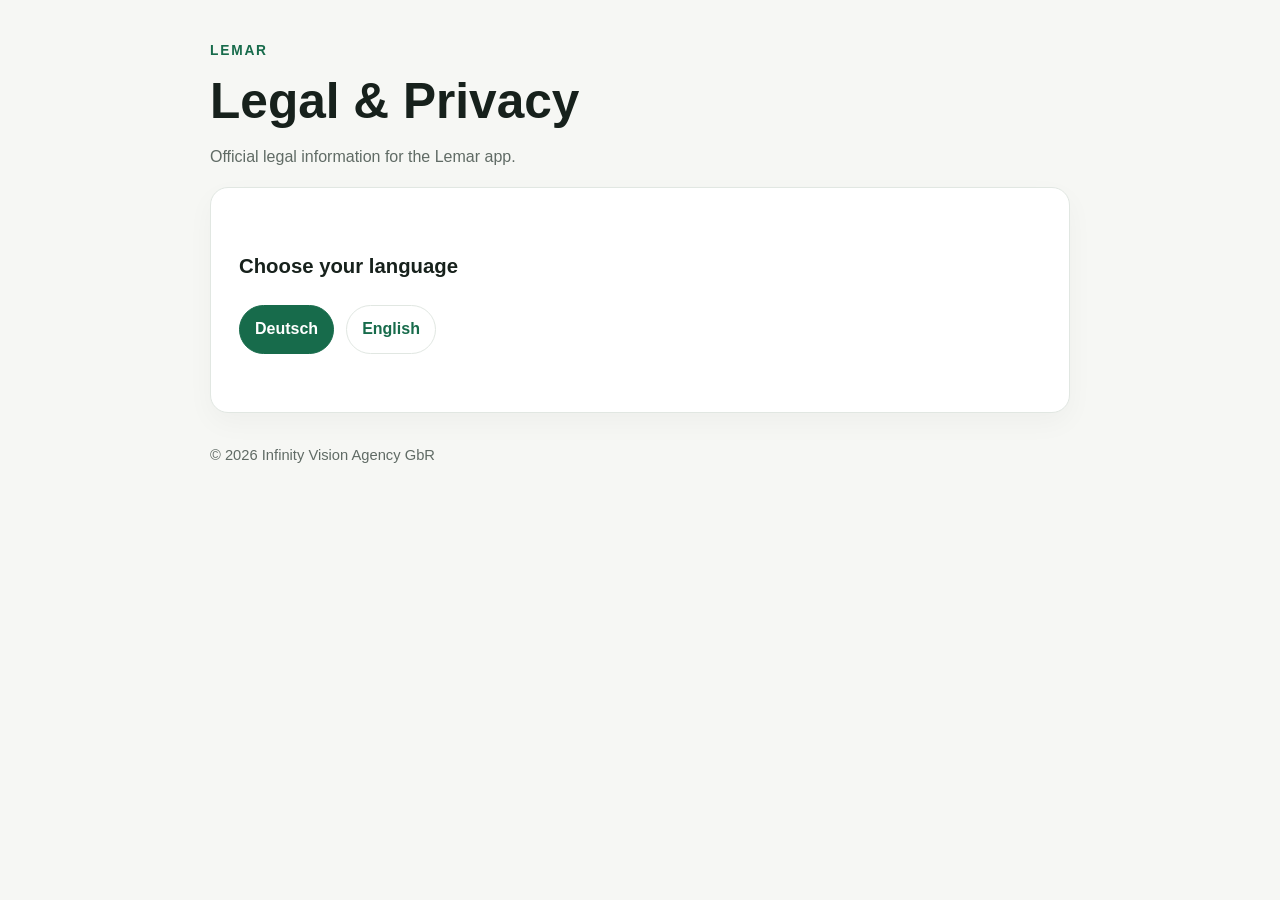
==== index.html @ 74a5bb5f "Add files via upload" ====
<!doctype html>
<html lang="en">
<head>
<meta charset="utf-8">
<meta name="viewport" content="width=device-width,initial-scale=1">
<meta name="robots" content="index,follow">
<meta name="description" content="Legal information and privacy policy for the Lemar app.">
<title>Lemar – Legal & Privacy</title>
<link rel="stylesheet" href="/assets/style.css">
</head>
<body>
<main>

<div class="brand">LEMAR</div>
<h1>Legal &amp; Privacy</h1>
<p class="muted">Official legal information for the Lemar app.</p>
<section class="card">
<h2>Choose your language</h2>
<div class="buttons">
<a class="button primary" href="/de/">Deutsch</a>
<a class="button" href="/en/">English</a>
</div>
</section>
<footer>© 2026 Infinity Vision Agency GbR</footer>

</main>
</body>
</html>
---- assets/style.css ----
:root{
  color-scheme:light;
  --bg:#f6f7f4;
  --card:#ffffff;
  --text:#17211c;
  --muted:#606b65;
  --line:#e1e7e2;
  --accent:#176b4b;
}
*{box-sizing:border-box}
html{scroll-behavior:smooth}
body{
  margin:0;
  font-family:-apple-system,BlinkMacSystemFont,"Segoe UI",Roboto,Helvetica,Arial,sans-serif;
  background:var(--bg);
  color:var(--text);
  line-height:1.65;
}
main{max-width:900px;margin:0 auto;padding:40px 20px 64px}
.brand{font-size:.86rem;font-weight:800;letter-spacing:.13em;color:var(--accent);margin-bottom:12px}
h1{font-size:clamp(2rem,6vw,3.1rem);line-height:1.08;margin:0 0 14px}
h2{font-size:1.27rem;margin:34px 0 10px}
p,li{font-size:1rem}
.muted,footer{color:var(--muted)}
.card{
  background:var(--card);
  border:1px solid var(--line);
  border-radius:18px;
  padding:28px;
  box-shadow:0 10px 28px rgba(0,0,0,.035);
}
nav,.buttons{display:flex;gap:12px;flex-wrap:wrap;margin:22px 0 30px}
a{color:var(--accent);text-underline-offset:.18em}
nav a,.button{
  display:inline-block;
  padding:10px 15px;
  border:1px solid var(--line);
  border-radius:999px;
  background:#fff;
  text-decoration:none;
  font-weight:600;
}
.button.primary{background:var(--accent);color:#fff;border-color:var(--accent)}
ul{padding-left:1.3rem}
footer{margin-top:30px;font-size:.92rem}
code{background:#eef2ef;padding:.08em .3em;border-radius:5px}
@media(max-width:600px){main{padding:28px 14px 48px}.card{padding:21px}}
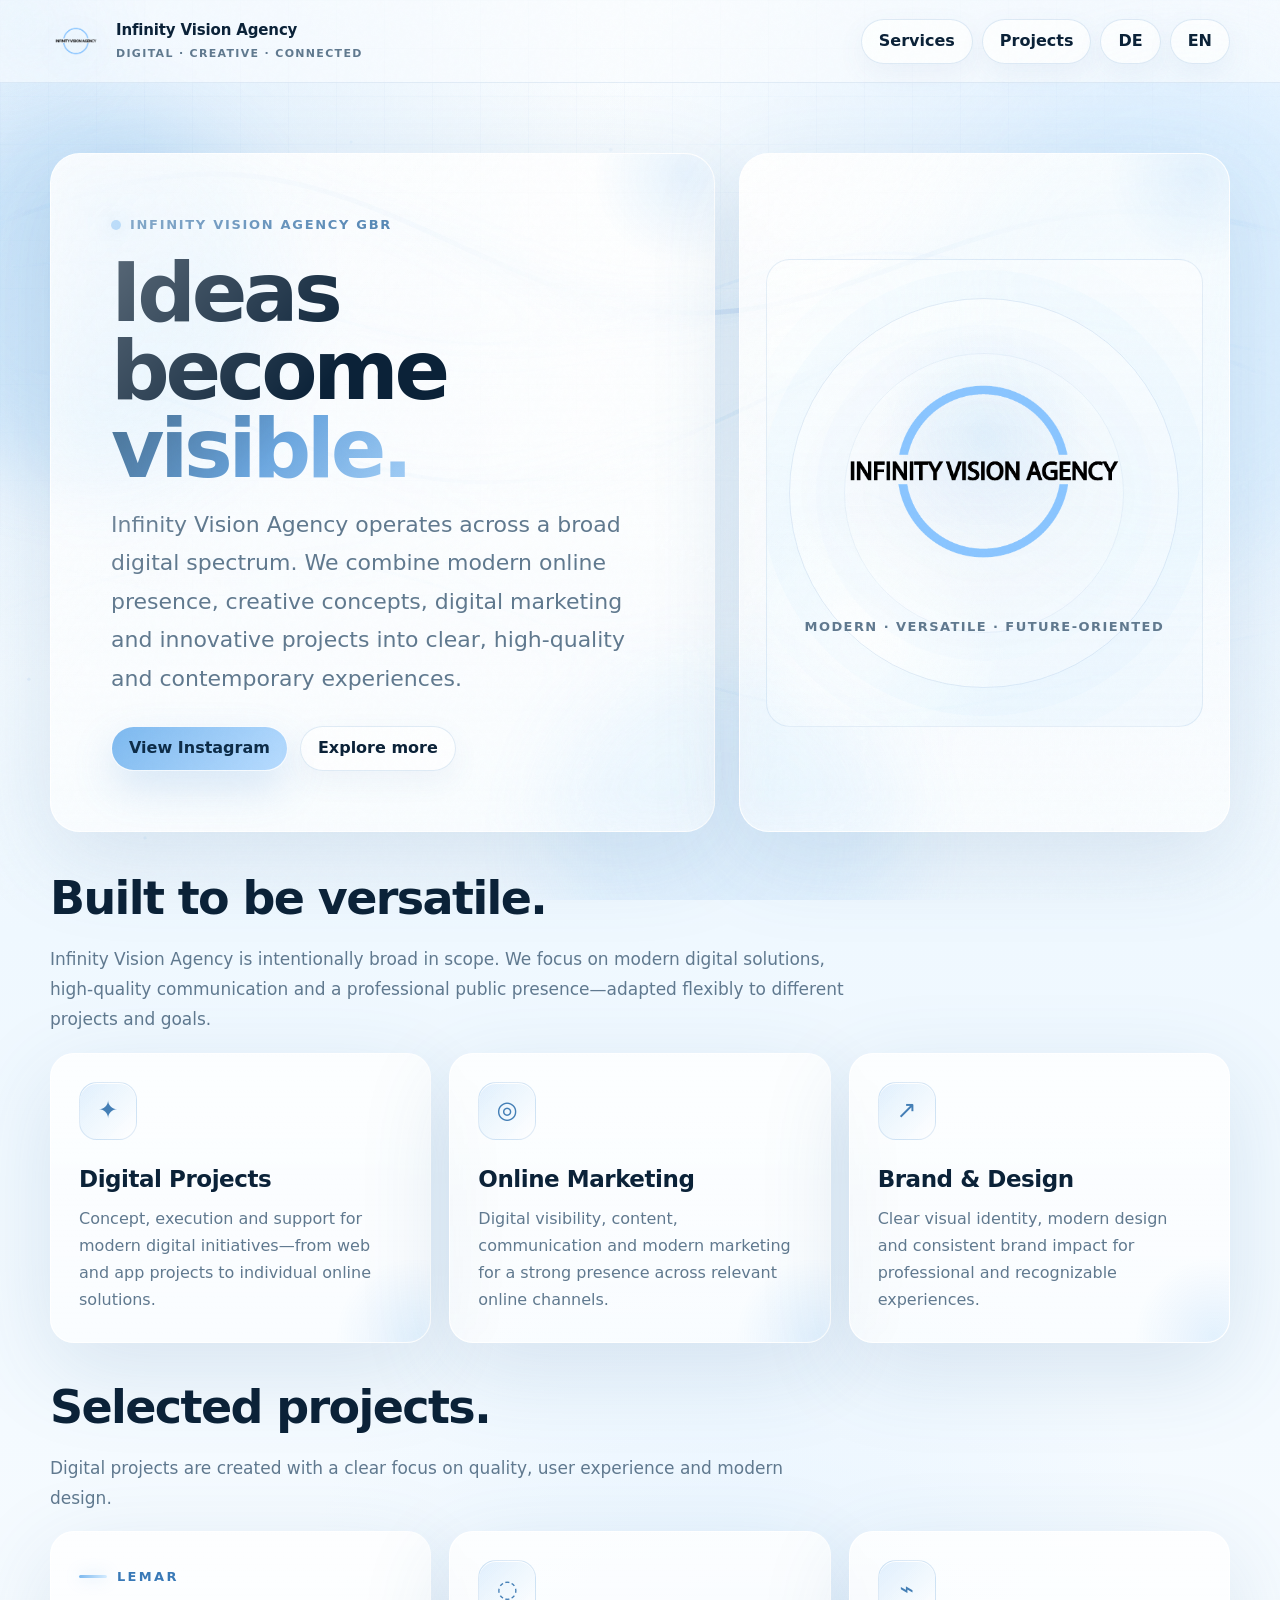
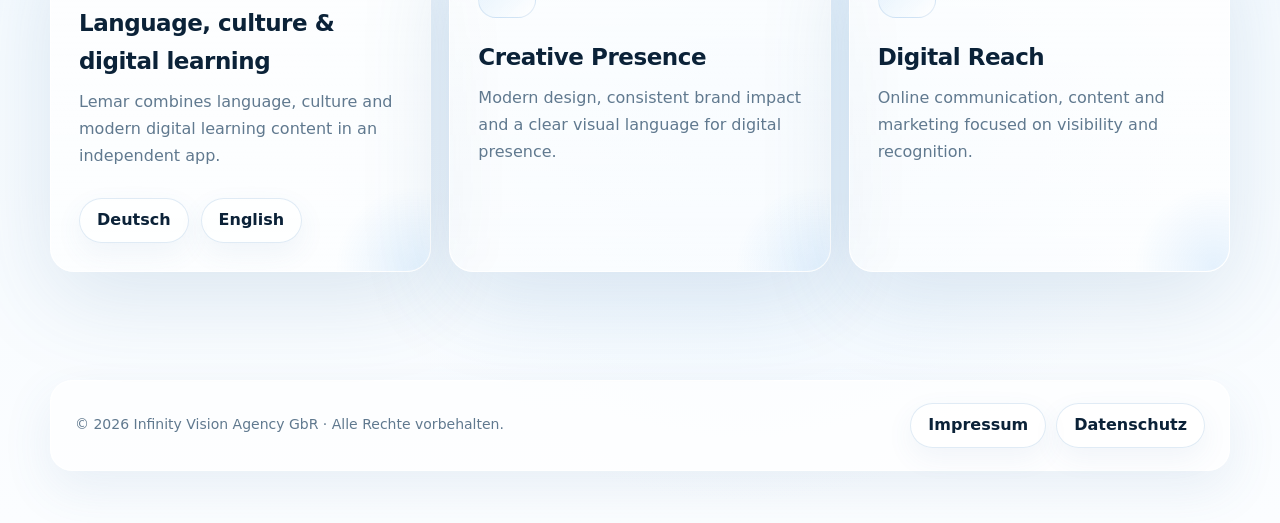
==== commit 12e7e921: "Add files via upload" ====
--- a/index.html
+++ b/index.html
@@ -1,28 +1,66 @@
 <!doctype html>
-<html lang="en">
+<html lang="de">
 <head>
 <meta charset="utf-8">
-<meta name="viewport" content="width=device-width,initial-scale=1">
+<meta name="viewport" content="width=device-width,initial-scale=1,viewport-fit=cover">
 <meta name="robots" content="index,follow">
-<meta name="description" content="Legal information and privacy policy for the Lemar app.">
-<title>Lemar – Legal & Privacy</title>
+<meta name="google-site-verification" content="Be9NiPamT0VXZtd5NOjo4wzPEh2IkdKUdOALVd5mFz8">
+<meta name="description" content="Infinity Vision Agency GbR – digitale Projekte, Online-Marketing, kreative Lösungen, Markenauftritte und moderne digitale Präsenz.">
+<meta name="theme-color" content="#f3f9ff">
+<title>Infinity Vision Agency</title>
+<link rel="icon" href="/assets/infinity-vision-logo.png" type="image/png">
 <link rel="stylesheet" href="/assets/style.css">
 </head>
 <body>
-<main>
+<header class="site-header">
+<div class="shell header-inner">
+<a class="brand-lockup" href="/">
+<img class="brand-logo" src="/assets/infinity-vision-logo.png" alt="Infinity Vision Agency Logo">
+<div class="brand-copy"><strong>Infinity Vision Agency</strong><span data-lang="de">Digital · Kreativ · Vernetzt</span><span data-lang="en" hidden>Digital · Creative · Connected</span></div>
+</a>
+<div class="header-actions">
+<a class="pill-link hide-mobile" href="#bereiche"><span data-lang="de">Bereiche</span><span data-lang="en" hidden>Services</span></a>
+<a class="pill-link hide-mobile" href="#projekte"><span data-lang="de">Projekte</span><span data-lang="en" hidden>Projects</span></a>
+<button class="lang-pill active" type="button" data-set-lang="de">DE</button>
+<button class="lang-pill" type="button" data-set-lang="en">EN</button>
+</div>
+</div>
+</header>
 
-<div class="brand">LEMAR</div>
-<h1>Legal &amp; Privacy</h1>
-<p class="muted">Official legal information for the Lemar app.</p>
-<section class="card">
-<h2>Choose your language</h2>
-<div class="buttons">
-<a class="button primary" href="/de/">Deutsch</a>
-<a class="button" href="/en/">English</a>
+<main class="page-main">
+<section class="hero">
+<div class="glass hero-copy reveal">
+<div class="eyebrow">Infinity Vision Agency GbR</div>
+<h1><span data-lang="de">Ideen werden <span class="gradient-text">sichtbar.</span></span><span data-lang="en" hidden>Ideas become <span class="gradient-text">visible.</span></span></h1>
+<p class="lead" data-lang="de">Infinity Vision Agency ist vielseitig im digitalen Umfeld tätig. Wir verbinden moderne Online-Präsenz, kreative Konzepte, digitales Marketing und innovative Projekte zu klaren, hochwertigen und zeitgemäßen Auftritten.</p>
+<p class="lead" data-lang="en" hidden>Infinity Vision Agency operates across a broad digital spectrum. We combine modern online presence, creative concepts, digital marketing and innovative projects into clear, high-quality and contemporary experiences.</p>
+<div class="hero-actions"><a class="button primary" href="https://www.instagram.com/infinity.vision.agency/" rel="noopener noreferrer"><span data-lang="de">Instagram ansehen</span><span data-lang="en" hidden>View Instagram</span></a><a class="button" href="#bereiche"><span data-lang="de">Mehr entdecken</span><span data-lang="en" hidden>Explore more</span></a></div>
+</div>
+<div class="glass hero-art reveal">
+<div class="logo-stage"><div class="ring"></div><div class="ring r2"></div><img class="hero-logo" src="/assets/infinity-vision-logo.png" alt="Infinity Vision Agency"><div class="logo-tagline"><span data-lang="de">Modern · vielseitig · zukunftsorientiert</span><span data-lang="en" hidden>Modern · versatile · future-oriented</span></div></div>
 </div>
 </section>
-<footer>© 2026 Infinity Vision Agency GbR</footer>
 
+<section class="section reveal" id="bereiche">
+<div class="section-head"><h2 data-lang="de">Vielseitig aufgestellt.</h2><h2 data-lang="en" hidden>Built to be versatile.</h2><p data-lang="de">Infinity Vision Agency ist bewusst breit aufgestellt. Im Mittelpunkt stehen moderne digitale Lösungen, hochwertige Kommunikation und eine professionelle Außenwirkung – flexibel angepasst an unterschiedliche Projekte und Ziele.</p><p data-lang="en" hidden>Infinity Vision Agency is intentionally broad in scope. We focus on modern digital solutions, high-quality communication and a professional public presence—adapted flexibly to different projects and goals.</p></div>
+<div class="cards">
+<article class="card"><div class="icon">✦</div><h3 data-lang="de">Digitale Projekte</h3><h3 data-lang="en" hidden>Digital Projects</h3><p data-lang="de">Konzeption, Umsetzung und Begleitung moderner digitaler Vorhaben – von Web- und App-Projekten bis zu individuellen Online-Lösungen.</p><p data-lang="en" hidden>Concept, execution and support for modern digital initiatives—from web and app projects to individual online solutions.</p></article>
+<article class="card"><div class="icon">◎</div><h3 data-lang="de">Online-Marketing</h3><h3 data-lang="en" hidden>Online Marketing</h3><p data-lang="de">Digitale Sichtbarkeit, Inhalte, Kommunikation und modernes Marketing für starke Präsenz auf relevanten Online-Kanälen.</p><p data-lang="en" hidden>Digital visibility, content, communication and modern marketing for a strong presence across relevant online channels.</p></article>
+<article class="card"><div class="icon">↗</div><h3 data-lang="de">Marke &amp; Design</h3><h3 data-lang="en" hidden>Brand &amp; Design</h3><p data-lang="de">Klare visuelle Identität, moderne Gestaltung und konsistente Markenwirkung für professionelle und wiedererkennbare Auftritte.</p><p data-lang="en" hidden>Clear visual identity, modern design and consistent brand impact for professional and recognizable experiences.</p></article>
+</div>
+</section>
+
+<section class="section reveal" id="projekte">
+<div class="section-head"><h2 data-lang="de">Ausgewählte Projekte.</h2><h2 data-lang="en" hidden>Selected projects.</h2><p data-lang="de">Digitale Projekte entstehen mit einem klaren Anspruch an Qualität, Benutzererlebnis und moderne Gestaltung.</p><p data-lang="en" hidden>Digital projects are created with a clear focus on quality, user experience and modern design.</p></div>
+<div class="cards">
+<article class="card"><div class="lemar-mark">LEMAR</div><h3 style="margin-top:16px" data-lang="de">Sprache, Kultur &amp; digitales Lernen</h3><h3 style="margin-top:16px" data-lang="en" hidden>Language, culture &amp; digital learning</h3><p data-lang="de">Lemar verbindet Sprache, Kultur und moderne digitale Lerninhalte in einer eigenständigen App.</p><p data-lang="en" hidden>Lemar combines language, culture and modern digital learning content in an independent app.</p><div class="hero-actions"><a class="button" href="/de/">Deutsch</a><a class="button" href="/en/">English</a></div></article>
+<article class="card"><div class="icon">◌</div><h3 data-lang="de">Kreative Präsenz</h3><h3 data-lang="en" hidden>Creative Presence</h3><p data-lang="de">Moderne Gestaltung, konsistente Markenwirkung und eine klare visuelle Sprache für digitale Auftritte.</p><p data-lang="en" hidden>Modern design, consistent brand impact and a clear visual language for digital presence.</p></article>
+<article class="card"><div class="icon">⌁</div><h3 data-lang="de">Digitale Reichweite</h3><h3 data-lang="en" hidden>Digital Reach</h3><p data-lang="de">Online-Kommunikation, Content und Marketing mit Blick auf Sichtbarkeit und Wiedererkennbarkeit.</p><p data-lang="en" hidden>Online communication, content and marketing focused on visibility and recognition.</p></article>
+</div>
+</section>
 </main>
-</body>
-</html>
+<footer class="site-footer"><div class="shell footer-panel reveal">
+<div class="footer-note">© 2026 Infinity Vision Agency GbR · Alle Rechte vorbehalten.</div>
+<div class="footer-links"><a class="pill-link" href="/de/impressum/">Impressum</a><a class="pill-link" href="/de/datenschutz/">Datenschutz</a></div>
+</div></footer><script src="/assets/site.js" defer></script>
+</body></html>
--- a/assets/style.css
+++ b/assets/style.css
@@ -1,47 +1,230 @@
 :root{
   color-scheme:light;
-  --bg:#f6f7f4;
-  --card:#ffffff;
-  --text:#17211c;
-  --muted:#606b65;
-  --line:#e1e7e2;
-  --accent:#176b4b;
+  --iv-blue-50:#fbfdff;
+  --iv-blue-100:#f2f9ff;
+  --iv-blue-150:#e8f4ff;
+  --iv-blue-200:#d9edff;
+  --iv-blue-300:#c2e2ff;
+  --iv-blue-400:#9acbf7;
+  --iv-blue-500:#7db9ef;
+  --iv-blue-600:#5b9ddd;
+  --iv-blue-700:#3979b7;
+  --iv-navy:#0b2238;
+  --iv-navy-2:#173c5e;
+  --iv-muted:#60798f;
+  --iv-line:rgba(80,140,197,.17);
+  --iv-line-strong:rgba(80,140,197,.28);
+  --iv-glass:rgba(255,255,255,.66);
+  --iv-glass-strong:rgba(255,255,255,.82);
+  --iv-shadow:0 26px 90px rgba(55,107,155,.15);
+  --iv-shadow-strong:0 42px 120px rgba(55,107,155,.22);
+  --iv-radius:30px;
+  --iv-radius-sm:20px;
+  --iv-max:1180px;
+  --iv-ease:cubic-bezier(.22,.78,.22,1);
 }
 *{box-sizing:border-box}
 html{scroll-behavior:smooth}
 body{
   margin:0;
-  font-family:-apple-system,BlinkMacSystemFont,"Segoe UI",Roboto,Helvetica,Arial,sans-serif;
-  background:var(--bg);
-  color:var(--text);
-  line-height:1.65;
-}
-main{max-width:900px;margin:0 auto;padding:40px 20px 64px}
-.brand{font-size:.86rem;font-weight:800;letter-spacing:.13em;color:var(--accent);margin-bottom:12px}
-h1{font-size:clamp(2rem,6vw,3.1rem);line-height:1.08;margin:0 0 14px}
-h2{font-size:1.27rem;margin:34px 0 10px}
-p,li{font-size:1rem}
-.muted,footer{color:var(--muted)}
-.card{
-  background:var(--card);
-  border:1px solid var(--line);
-  border-radius:18px;
-  padding:28px;
-  box-shadow:0 10px 28px rgba(0,0,0,.035);
-}
-nav,.buttons{display:flex;gap:12px;flex-wrap:wrap;margin:22px 0 30px}
-a{color:var(--accent);text-underline-offset:.18em}
-nav a,.button{
-  display:inline-block;
-  padding:10px 15px;
-  border:1px solid var(--line);
-  border-radius:999px;
-  background:#fff;
-  text-decoration:none;
-  font-weight:600;
-}
-.button.primary{background:var(--accent);color:#fff;border-color:var(--accent)}
-ul{padding-left:1.3rem}
-footer{margin-top:30px;font-size:.92rem}
-code{background:#eef2ef;padding:.08em .3em;border-radius:5px}
-@media(max-width:600px){main{padding:28px 14px 48px}.card{padding:21px}}
+  min-height:100vh;
+  overflow-x:hidden;
+  position:relative;
+  isolation:isolate;
+  color:var(--iv-navy);
+  font-family:Inter,ui-sans-serif,system-ui,-apple-system,BlinkMacSystemFont,"Segoe UI",Roboto,Helvetica,Arial,sans-serif;
+  line-height:1.68;
+  background:
+    radial-gradient(circle at 10% 8%,rgba(154,203,247,.28),transparent 32rem),
+    radial-gradient(circle at 88% 12%,rgba(217,237,255,.92),transparent 35rem),
+    radial-gradient(circle at 58% 78%,rgba(194,226,255,.25),transparent 28rem),
+    linear-gradient(180deg,#fcfeff 0%,#eff8ff 44%,#fbfdff 100%);
+}
+body::before{
+  content:"";
+  position:fixed;inset:0;
+  pointer-events:none;
+  z-index:-20;
+  background-image:
+    linear-gradient(rgba(74,137,196,.033) 1px,transparent 1px),
+    linear-gradient(90deg,rgba(74,137,196,.033) 1px,transparent 1px);
+  background-size:48px 48px;
+  mask-image:linear-gradient(to bottom,rgba(0,0,0,.92),transparent 88%);
+}
+body::after{
+  content:"";
+  position:fixed;inset:0;
+  pointer-events:none;
+  z-index:200;
+  opacity:.022;
+  mix-blend-mode:multiply;
+  background-image:url("data:image/svg+xml,%3Csvg viewBox='0 0 180 180' xmlns='http://www.w3.org/2000/svg'%3E%3Cfilter id='n'%3E%3CfeTurbulence type='fractalNoise' baseFrequency='.92' numOctaves='2' stitchTiles='stitch'/%3E%3C/filter%3E%3Crect width='100%25' height='100%25' filter='url(%23n)' opacity='.9'/%3E%3C/svg%3E");
+}
+a{color:inherit;text-decoration:none}
+img{display:block;max-width:100%}
+button{font:inherit;color:inherit}
+code{background:rgba(126,184,238,.12);padding:.12em .35em;border-radius:6px;border:1px solid rgba(80,140,197,.10)}
+::selection{background:rgba(125,185,239,.28);color:var(--iv-navy)}
+
+/* Shared XMB background layers */
+#xmbWaves,#particles{position:fixed;inset:0;width:100%;height:100%;pointer-events:none}
+#xmbWaves{z-index:-8;opacity:.98;mix-blend-mode:multiply}
+#particles{z-index:-7;opacity:.42}
+.cursor-glow{
+  position:fixed;left:0;top:0;width:310px;height:310px;border-radius:50%;pointer-events:none;z-index:-6;
+  transform:translate(-50%,-50%);filter:blur(13px);
+  background:radial-gradient(circle,rgba(126,184,238,.17),rgba(126,184,238,.06) 38%,transparent 72%);
+}
+.ambient{position:fixed;inset:0;pointer-events:none;overflow:hidden;z-index:-12}
+.orb{position:absolute;border-radius:50%;filter:blur(40px);animation:orbFloat 20s var(--iv-ease) infinite alternate}
+.orb.o1{width:370px;height:370px;left:-100px;top:12%;background:rgba(126,184,238,.26)}
+.orb.o2{width:470px;height:470px;right:-140px;top:9%;background:rgba(217,237,255,.72);animation-delay:-6s}
+.orb.o3{width:350px;height:350px;left:43%;bottom:-115px;background:rgba(154,203,247,.18);animation-delay:-11s}
+@keyframes orbFloat{0%{transform:translate3d(0,0,0) scale(.92)}50%{transform:translate3d(44px,-28px,0) scale(1.08)}100%{transform:translate3d(-22px,36px,0) scale(.98)}}
+#scrollProgress{position:fixed;top:0;left:0;width:0;height:3px;z-index:500;background:linear-gradient(90deg,#6faee7,#fff,#8ec5f5);box-shadow:0 0 18px rgba(110,174,231,.8)}
+
+.site-header{
+  position:sticky;top:0;z-index:120;
+  backdrop-filter:blur(22px) saturate(165%);
+  background:rgba(250,253,255,.68);
+  border-bottom:1px solid rgba(94,145,193,.14);
+  transition:all .28s ease;
+}
+.site-header.scrolled{background:rgba(250,253,255,.88);box-shadow:0 12px 38px rgba(72,115,155,.09)}
+.shell{width:min(var(--iv-max),calc(100% - 32px));margin:0 auto}
+.header-inner{min-height:82px;display:flex;align-items:center;justify-content:space-between;gap:22px;transition:min-height .28s ease}
+.site-header.scrolled .header-inner{min-height:70px}
+.brand-lockup{display:flex;align-items:center;gap:14px;min-width:0}
+.brand-logo{width:52px;height:52px;object-fit:contain;filter:drop-shadow(0 8px 20px rgba(50,106,160,.16));transition:transform .35s var(--iv-ease)}
+.brand-lockup:hover .brand-logo{transform:rotate(-3deg) scale(1.055)}
+.brand-copy{display:flex;flex-direction:column;gap:2px;min-width:0}
+.brand-copy strong{font-size:15px;letter-spacing:-.01em;white-space:nowrap}
+.brand-copy span{font-size:11px;color:var(--iv-muted);letter-spacing:.12em;text-transform:uppercase;font-weight:800;white-space:nowrap}
+.header-actions{display:flex;align-items:center;gap:9px;flex-wrap:wrap;justify-content:flex-end}
+.pill-link,.button,.lang-pill{
+  position:relative;isolation:isolate;display:inline-flex;align-items:center;justify-content:center;gap:8px;
+  min-height:45px;padding:0 17px;border-radius:999px;border:1px solid rgba(84,144,201,.18);
+  background:rgba(255,255,255,.64);box-shadow:0 10px 28px rgba(64,115,163,.07);
+  font-weight:750;transition:transform .2s var(--iv-ease),box-shadow .2s ease,background .2s ease,border-color .2s ease;
+  overflow:hidden;
+}
+.pill-link::before,.button::before,.lang-pill::before{
+  content:"";position:absolute;inset:0;z-index:-1;
+  background:linear-gradient(115deg,transparent 20%,rgba(255,255,255,.82) 50%,transparent 80%);
+  transform:translateX(-125%);transition:transform .58s var(--iv-ease)
+}
+.pill-link:hover::before,.button:hover::before,.lang-pill:hover::before{transform:translateX(125%)}
+.pill-link:hover,.button:hover,.lang-pill:hover{transform:translateY(-2px);box-shadow:0 16px 36px rgba(64,115,163,.14);border-color:rgba(84,144,201,.28);background:rgba(255,255,255,.88)}
+.button.primary{background:linear-gradient(135deg,var(--iv-blue-500),#b8dcff);color:#0d2c48;border-color:rgba(255,255,255,.9);box-shadow:0 17px 40px rgba(85,151,213,.22)}
+
+.page-main{width:min(var(--iv-max),calc(100% - 32px));margin:0 auto;padding:70px 0 54px;position:relative;z-index:10}
+.glass{
+  position:relative;overflow:hidden;border-radius:var(--iv-radius);
+  background:linear-gradient(180deg,rgba(255,255,255,.80),rgba(255,255,255,.57));
+  border:1px solid rgba(255,255,255,.92);box-shadow:var(--iv-shadow);backdrop-filter:blur(22px) saturate(150%);
+}
+.glass::before{content:"";position:absolute;inset:0;pointer-events:none;background:linear-gradient(130deg,rgba(255,255,255,.46),transparent 38%)}
+.glass::after{content:"";position:absolute;width:180px;height:180px;border-radius:50%;top:-70px;right:-60px;background:radial-gradient(circle,rgba(154,203,247,.22),transparent 72%);pointer-events:none}
+
+.hero{display:grid;grid-template-columns:1.15fr .85fr;gap:24px;align-items:stretch;margin-bottom:28px}
+.hero-copy{padding:clamp(32px,5vw,60px);min-height:520px;display:flex;flex-direction:column;justify-content:center}
+.eyebrow{display:inline-flex;align-items:center;gap:9px;width:max-content;color:#497fb0;font-size:13px;font-weight:850;letter-spacing:.13em;text-transform:uppercase}
+.eyebrow::before{content:"";width:10px;height:10px;border-radius:999px;background:var(--iv-blue-400);box-shadow:0 0 22px rgba(126,184,238,.75)}
+h1{margin:18px 0 18px;font-size:clamp(44px,7vw,82px);line-height:.95;letter-spacing:-.052em;max-width:900px}
+.gradient-text{background:linear-gradient(135deg,#1d4f7a,#6ca7df 55%,#a7d1f8);-webkit-background-clip:text;background-clip:text;color:transparent}
+.lead{margin:0;max-width:760px;color:var(--iv-muted);font-size:clamp(18px,2.2vw,22px);line-height:1.75}
+.hero-actions,.buttons{display:flex;flex-wrap:wrap;gap:12px;margin-top:28px}
+.hero-art{padding:26px;min-height:520px;display:flex;align-items:center;justify-content:center}
+.logo-stage{position:relative;width:100%;min-height:468px;border-radius:24px;border:1px solid rgba(89,145,200,.14);background:radial-gradient(circle at 50% 38%,rgba(154,203,247,.20),transparent 30%),radial-gradient(circle at 22% 82%,rgba(255,255,255,.82),transparent 28%),linear-gradient(180deg,rgba(255,255,255,.54),rgba(239,248,255,.68));display:flex;flex-direction:column;align-items:center;justify-content:center;padding:34px;text-align:center;overflow:hidden}
+.logo-stage .ring{position:absolute;width:390px;height:390px;border-radius:50%;border:1px solid rgba(89,145,200,.17);box-shadow:0 0 0 28px rgba(126,184,238,.035),0 0 0 58px rgba(126,184,238,.02);animation:ringPulse 6s ease-in-out infinite}
+.logo-stage .ring.r2{width:280px;height:280px;opacity:.55;animation-duration:8s;animation-direction:reverse}
+@keyframes ringPulse{0%,100%{transform:scale(.94);opacity:.55}50%{transform:scale(1.05);opacity:1}}
+.hero-logo{width:min(94%,500px);position:relative;z-index:3;filter:drop-shadow(0 20px 45px rgba(51,108,161,.16));animation:logoFloat 6.5s ease-in-out infinite}
+@keyframes logoFloat{0%,100%{transform:translateY(0)}50%{transform:translateY(-10px)}}
+.logo-tagline{margin-top:20px;position:relative;z-index:3;font-size:13px;color:var(--iv-muted);letter-spacing:.11em;text-transform:uppercase;font-weight:850}
+
+.section{margin:26px 0}
+.section-head{margin-bottom:18px}
+.section-head h2{margin:0 0 8px;font-size:clamp(30px,4vw,46px);letter-spacing:-.035em}
+.section-head p{margin:0;max-width:800px;color:var(--iv-muted);font-size:17px;line-height:1.75}
+.cards{display:grid;grid-template-columns:repeat(3,minmax(0,1fr));gap:18px}
+.card{position:relative;padding:28px;border-radius:24px;background:linear-gradient(180deg,rgba(255,255,255,.80),rgba(255,255,255,.58));border:1px solid rgba(255,255,255,.92);box-shadow:var(--iv-shadow);backdrop-filter:blur(18px);transition:transform .28s var(--iv-ease),box-shadow .28s ease;overflow:hidden}
+.card::after{content:"";position:absolute;width:160px;height:160px;right:-65px;bottom:-75px;border-radius:50%;background:radial-gradient(circle,rgba(154,203,247,.24),transparent 70%);transition:transform .3s var(--iv-ease);pointer-events:none}
+.card:hover{transform:translateY(-6px);box-shadow:var(--iv-shadow-strong)}
+.card:hover::after{transform:scale(1.25)}
+.card h2,.card h3{position:relative;z-index:1}
+.card h3{margin:0 0 8px;font-size:23px;letter-spacing:-.02em}
+.card p{position:relative;z-index:1;margin:0;color:var(--iv-muted)}
+.icon{width:58px;height:58px;display:grid;place-items:center;border-radius:18px;margin-bottom:20px;background:linear-gradient(135deg,rgba(154,203,247,.28),rgba(255,255,255,.92));border:1px solid rgba(84,144,201,.17);color:#447fb6;font-size:24px;box-shadow:inset 0 1px 0 rgba(255,255,255,.9)}
+
+/* Lemar legal hub */
+.lemar-mark{display:inline-flex;align-items:center;gap:10px;font-size:13px;font-weight:900;letter-spacing:.18em;color:var(--iv-blue-700);text-transform:uppercase}
+.lemar-mark::before{content:"";width:28px;height:3px;border-radius:99px;background:linear-gradient(90deg,var(--iv-blue-500),#d5ecff);box-shadow:0 0 15px rgba(126,184,238,.45)}
+.legal-hub{max-width:900px;margin:0 auto}
+.legal-hub .hero-copy{min-height:0;padding:clamp(34px,6vw,62px)}
+.doc-grid{display:grid;grid-template-columns:repeat(2,minmax(0,1fr));gap:18px;margin-top:20px}
+.doc-card{padding:26px;border-radius:22px;background:rgba(255,255,255,.68);border:1px solid rgba(255,255,255,.92);box-shadow:var(--iv-shadow);transition:transform .25s var(--iv-ease),box-shadow .25s ease}
+.doc-card:hover{transform:translateY(-5px);box-shadow:var(--iv-shadow-strong)}
+.doc-card .doc-label{display:block;color:var(--iv-blue-700);font-size:12px;font-weight:850;letter-spacing:.10em;text-transform:uppercase;margin-bottom:8px}
+.doc-card h2{font-size:25px;margin:0 0 8px;letter-spacing:-.02em}
+.doc-card p{margin:0;color:var(--iv-muted)}
+
+/* Long-form legal documents */
+.legal-layout{display:grid;grid-template-columns:250px minmax(0,1fr);gap:22px;align-items:start}
+.toc{position:sticky;top:98px;padding:18px;border-radius:20px;background:rgba(255,255,255,.62);border:1px solid rgba(255,255,255,.9);box-shadow:0 18px 50px rgba(55,107,155,.09);backdrop-filter:blur(18px)}
+.toc-title{font-size:12px;color:var(--iv-blue-700);font-weight:900;letter-spacing:.11em;text-transform:uppercase;margin:0 0 10px}
+.toc a{display:block;padding:8px 10px;border-radius:10px;color:var(--iv-muted);font-size:13px;line-height:1.35;transition:background .18s ease,color .18s ease,transform .18s ease}
+.toc a:hover{background:rgba(126,184,238,.10);color:var(--iv-navy);transform:translateX(2px)}
+.legal-document{padding:clamp(28px,5vw,54px);border-radius:var(--iv-radius);background:linear-gradient(180deg,rgba(255,255,255,.84),rgba(255,255,255,.65));border:1px solid rgba(255,255,255,.94);box-shadow:var(--iv-shadow);backdrop-filter:blur(20px)}
+.legal-document h2{scroll-margin-top:105px;margin:40px 0 12px;font-size:clamp(22px,2.7vw,29px);line-height:1.2;letter-spacing:-.025em;color:var(--iv-navy-2)}
+.legal-document h2:first-child{margin-top:0}
+.legal-document p{margin:0 0 16px;color:#4f687e}
+.legal-document strong{color:var(--iv-navy)}
+.legal-document a{color:var(--iv-blue-700);text-decoration:underline;text-underline-offset:.18em}
+.legal-document .muted{color:var(--iv-muted)}
+.document-title{max-width:920px;margin:0 0 22px}
+.document-title h1{font-size:clamp(42px,6vw,72px);margin-bottom:12px}
+.document-title .muted{color:var(--iv-muted);font-size:16px}
+
+.site-footer{padding:28px 0 52px}
+.footer-panel{display:flex;align-items:center;justify-content:space-between;gap:16px;flex-wrap:wrap;padding:22px 24px;border-radius:22px;border:1px solid rgba(255,255,255,.9);background:rgba(255,255,255,.64);box-shadow:0 18px 50px rgba(68,120,168,.10);backdrop-filter:blur(18px)}
+.footer-note{color:var(--iv-muted);font-size:14px}
+.footer-links{display:flex;gap:10px;flex-wrap:wrap}
+
+.reveal{opacity:0;transform:translateY(26px);transition:opacity .8s var(--iv-ease),transform .8s var(--iv-ease)}
+.reveal.visible{opacity:1;transform:translateY(0)}
+[data-lang]{transition:opacity .16s ease}.lang-fade{opacity:.12}
+
+@media(max-width:1000px){
+  .hero,.legal-layout{grid-template-columns:1fr}
+  .toc{position:relative;top:auto;display:none}
+  .cards{grid-template-columns:1fr 1fr}
+  .hero-copy,.hero-art{min-height:auto}
+  .logo-stage{min-height:420px}
+}
+@media(max-width:720px){
+  .page-main{padding-top:34px}
+  .header-inner{min-height:72px}
+  .brand-copy span{display:none}
+  .header-actions .hide-mobile{display:none}
+  .cards,.doc-grid{grid-template-columns:1fr}
+  .hero-actions,.buttons,.footer-links{flex-direction:column;align-items:stretch;width:100%}
+  .button,.pill-link{width:100%}
+  .footer-panel{align-items:stretch}
+  .document-title h1{font-size:clamp(40px,12vw,60px)}
+  h1{font-size:clamp(44px,14vw,66px)}
+}
+@media(prefers-reduced-motion:reduce){
+  *{scroll-behavior:auto!important;animation-duration:.001ms!important;animation-iteration-count:1!important;transition-duration:.001ms!important}
+  .cursor-glow,#particles{display:none}
+  #xmbWaves{opacity:.70}
+}
+@media print{
+  #xmbWaves,#particles,.cursor-glow,.ambient,#scrollProgress,.site-header,.site-footer,.toc{display:none!important}
+  body{background:#fff!important;color:#111!important}
+  .page-main{width:100%;padding:0}
+  .legal-layout{display:block}
+  .legal-document{box-shadow:none;border:0;background:#fff;padding:0}
+  .legal-document p{color:#222}
+  .document-title h1{font-size:30pt}
+}
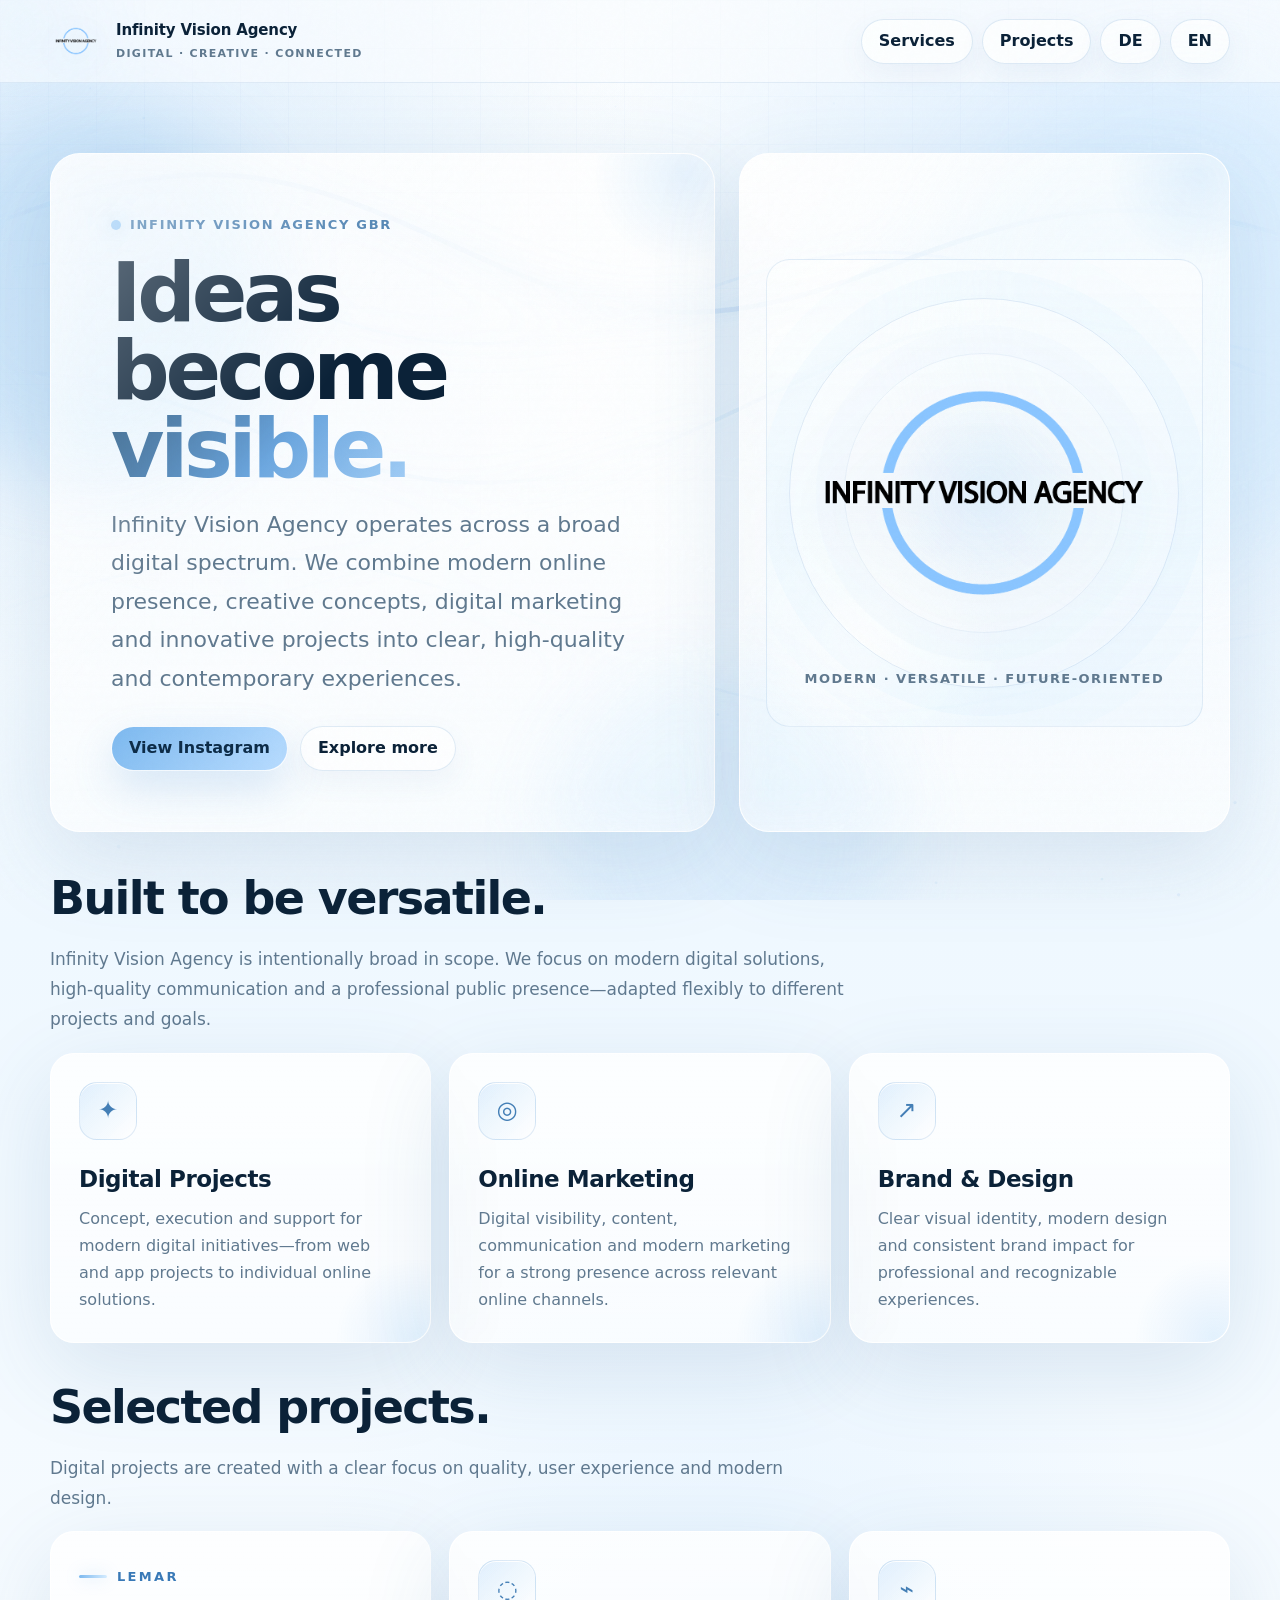
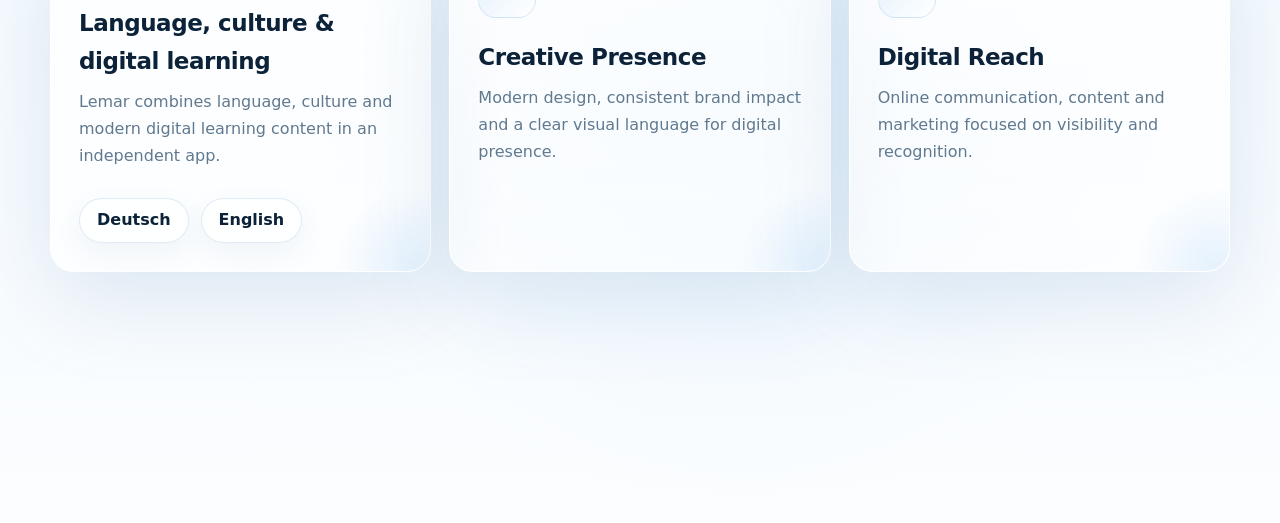
==== commit 9499852c: "Add files via upload" ====
--- a/index.html
+++ b/index.html
@@ -61,6 +61,6 @@
 </main>
 <footer class="site-footer"><div class="shell footer-panel reveal">
 <div class="footer-note">© 2026 Infinity Vision Agency GbR · Alle Rechte vorbehalten.</div>
-<div class="footer-links"><a class="pill-link" href="/de/impressum/">Impressum</a><a class="pill-link" href="/de/datenschutz/">Datenschutz</a></div>
+<div class="footer-links"><a class="pill-link" href="/de/impressum/">Impressum</a><a class="pill-link" href="/de/datenschutz/">Datenschutz</a><a class="pill-link" href="/de/nutzungsbedingungen/">Lemar Nutzungsbedingungen</a></div>
 </div></footer><script src="/assets/site.js" defer></script>
 </body></html>
--- a/assets/style.css
+++ b/assets/style.css
@@ -135,13 +135,13 @@
 .lead{margin:0;max-width:760px;color:var(--iv-muted);font-size:clamp(18px,2.2vw,22px);line-height:1.75}
 .hero-actions,.buttons{display:flex;flex-wrap:wrap;gap:12px;margin-top:28px}
 .hero-art{padding:26px;min-height:520px;display:flex;align-items:center;justify-content:center}
-.logo-stage{position:relative;width:100%;min-height:468px;border-radius:24px;border:1px solid rgba(89,145,200,.14);background:radial-gradient(circle at 50% 38%,rgba(154,203,247,.20),transparent 30%),radial-gradient(circle at 22% 82%,rgba(255,255,255,.82),transparent 28%),linear-gradient(180deg,rgba(255,255,255,.54),rgba(239,248,255,.68));display:flex;flex-direction:column;align-items:center;justify-content:center;padding:34px;text-align:center;overflow:hidden}
-.logo-stage .ring{position:absolute;width:390px;height:390px;border-radius:50%;border:1px solid rgba(89,145,200,.17);box-shadow:0 0 0 28px rgba(126,184,238,.035),0 0 0 58px rgba(126,184,238,.02);animation:ringPulse 6s ease-in-out infinite}
+.logo-stage{position:relative;width:100%;min-height:468px;border-radius:24px;border:1px solid rgba(89,145,200,.14);background:radial-gradient(circle at 50% 50%,rgba(154,203,247,.20),transparent 30%),radial-gradient(circle at 22% 82%,rgba(255,255,255,.82),transparent 28%),linear-gradient(180deg,rgba(255,255,255,.54),rgba(239,248,255,.68));display:flex;align-items:center;justify-content:center;padding:34px;text-align:center;overflow:hidden}
+.logo-stage .ring{position:absolute;left:50%;top:50%;translate:-50% -50%;width:390px;height:390px;border-radius:50%;border:1px solid rgba(89,145,200,.17);box-shadow:0 0 0 28px rgba(126,184,238,.035),0 0 0 58px rgba(126,184,238,.02);animation:ringPulse 6s ease-in-out infinite}
 .logo-stage .ring.r2{width:280px;height:280px;opacity:.55;animation-duration:8s;animation-direction:reverse}
 @keyframes ringPulse{0%,100%{transform:scale(.94);opacity:.55}50%{transform:scale(1.05);opacity:1}}
-.hero-logo{width:min(94%,500px);position:relative;z-index:3;filter:drop-shadow(0 20px 45px rgba(51,108,161,.16));animation:logoFloat 6.5s ease-in-out infinite}
-@keyframes logoFloat{0%,100%{transform:translateY(0)}50%{transform:translateY(-10px)}}
-.logo-tagline{margin-top:20px;position:relative;z-index:3;font-size:13px;color:var(--iv-muted);letter-spacing:.11em;text-transform:uppercase;font-weight:850}
+.hero-logo{width:min(94%,500px);position:absolute;left:50%;top:50%;translate:-50% -50%;z-index:3;filter:drop-shadow(0 20px 45px rgba(51,108,161,.16));animation:logoGlow 6.5s ease-in-out infinite}
+@keyframes logoGlow{0%,100%{filter:drop-shadow(0 20px 45px rgba(51,108,161,.16))}50%{filter:drop-shadow(0 24px 58px rgba(51,108,161,.24))}}
+.logo-tagline{position:absolute;left:50%;bottom:36px;translate:-50% 0;z-index:4;width:calc(100% - 64px);font-size:13px;color:var(--iv-muted);letter-spacing:.11em;text-transform:uppercase;font-weight:850}
 
 .section{margin:26px 0}
 .section-head{margin-bottom:18px}
@@ -162,7 +162,7 @@
 .lemar-mark::before{content:"";width:28px;height:3px;border-radius:99px;background:linear-gradient(90deg,var(--iv-blue-500),#d5ecff);box-shadow:0 0 15px rgba(126,184,238,.45)}
 .legal-hub{max-width:900px;margin:0 auto}
 .legal-hub .hero-copy{min-height:0;padding:clamp(34px,6vw,62px)}
-.doc-grid{display:grid;grid-template-columns:repeat(2,minmax(0,1fr));gap:18px;margin-top:20px}
+.doc-grid{display:grid;grid-template-columns:repeat(3,minmax(0,1fr));gap:18px;margin-top:20px}
 .doc-card{padding:26px;border-radius:22px;background:rgba(255,255,255,.68);border:1px solid rgba(255,255,255,.92);box-shadow:var(--iv-shadow);transition:transform .25s var(--iv-ease),box-shadow .25s ease}
 .doc-card:hover{transform:translateY(-5px);box-shadow:var(--iv-shadow-strong)}
 .doc-card .doc-label{display:block;color:var(--iv-blue-700);font-size:12px;font-weight:850;letter-spacing:.10em;text-transform:uppercase;margin-bottom:8px}
@@ -214,6 +214,10 @@
   .document-title h1{font-size:clamp(40px,12vw,60px)}
   h1{font-size:clamp(44px,14vw,66px)}
 }
+
+@media(max-width:720px){
+  .logo-tagline{bottom:24px;width:calc(100% - 40px);font-size:11px;letter-spacing:.09em}
+}
 @media(prefers-reduced-motion:reduce){
   *{scroll-behavior:auto!important;animation-duration:.001ms!important;animation-iteration-count:1!important;transition-duration:.001ms!important}
   .cursor-glow,#particles{display:none}
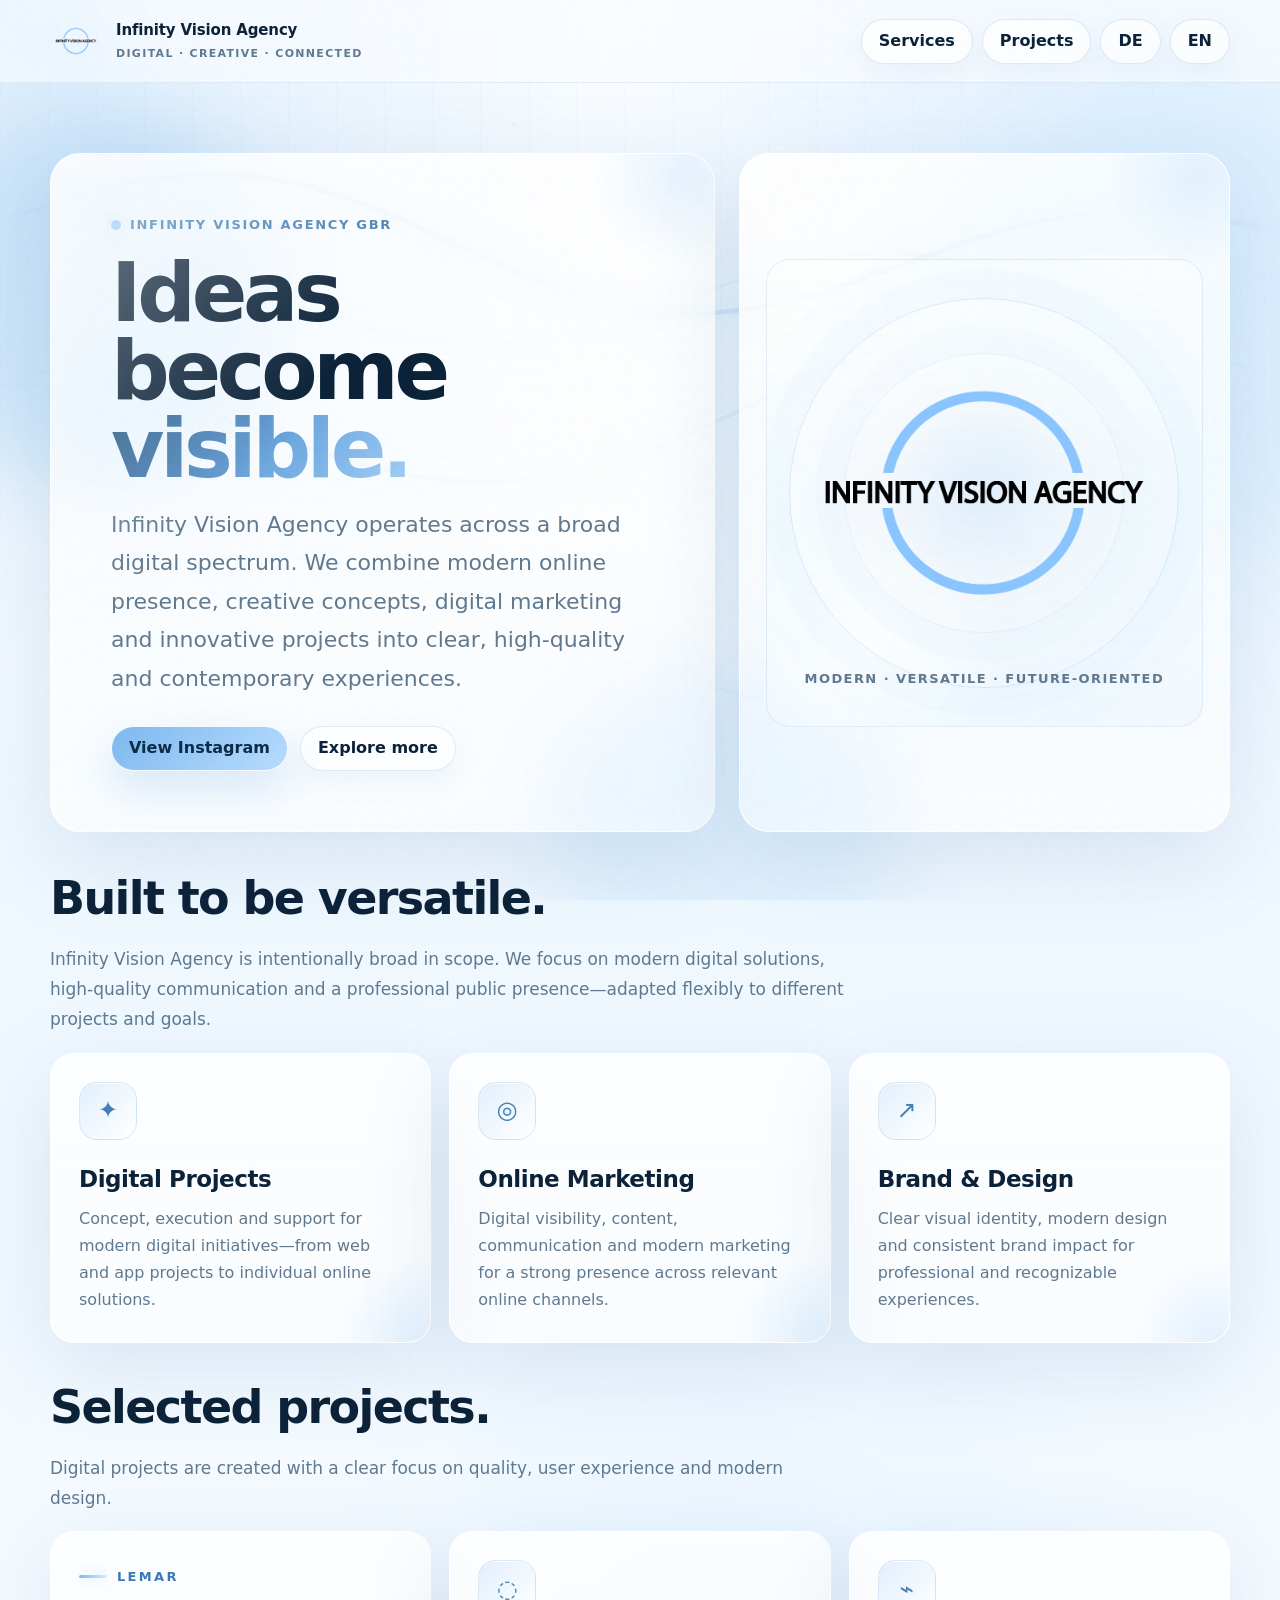
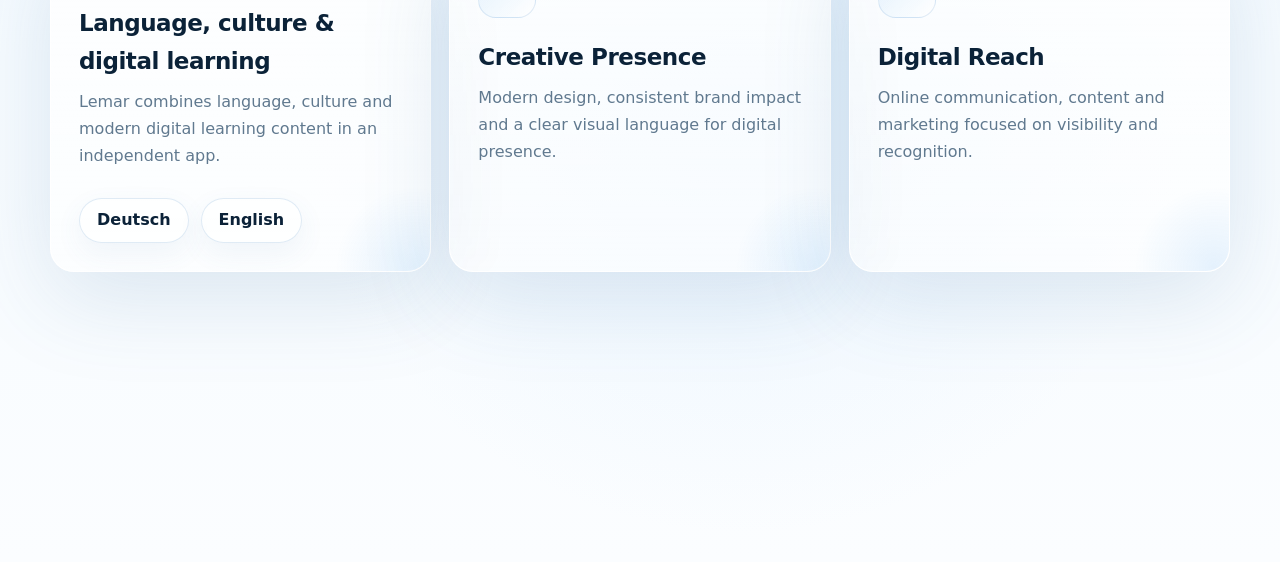
==== commit 80da7318: "Add files via upload" ====
--- a/index.html
+++ b/index.html
@@ -61,6 +61,6 @@
 </main>
 <footer class="site-footer"><div class="shell footer-panel reveal">
 <div class="footer-note">© 2026 Infinity Vision Agency GbR · Alle Rechte vorbehalten.</div>
-<div class="footer-links"><a class="pill-link" href="/de/impressum/">Impressum</a><a class="pill-link" href="/de/datenschutz/">Datenschutz</a><a class="pill-link" href="/de/nutzungsbedingungen/">Lemar Nutzungsbedingungen</a></div>
+<div class="footer-links"><a class="pill-link" href="/de/impressum/">Impressum</a><a class="pill-link" href="/de/datenschutz/">Datenschutz</a><a class="pill-link" href="/de/nutzungsbedingungen/">Lemar Nutzungsbedingungen</a><a class="pill-link" href="/de/konto-loeschen/">Konto löschen</a></div>
 </div></footer><script src="/assets/site.js" defer></script>
 </body></html>
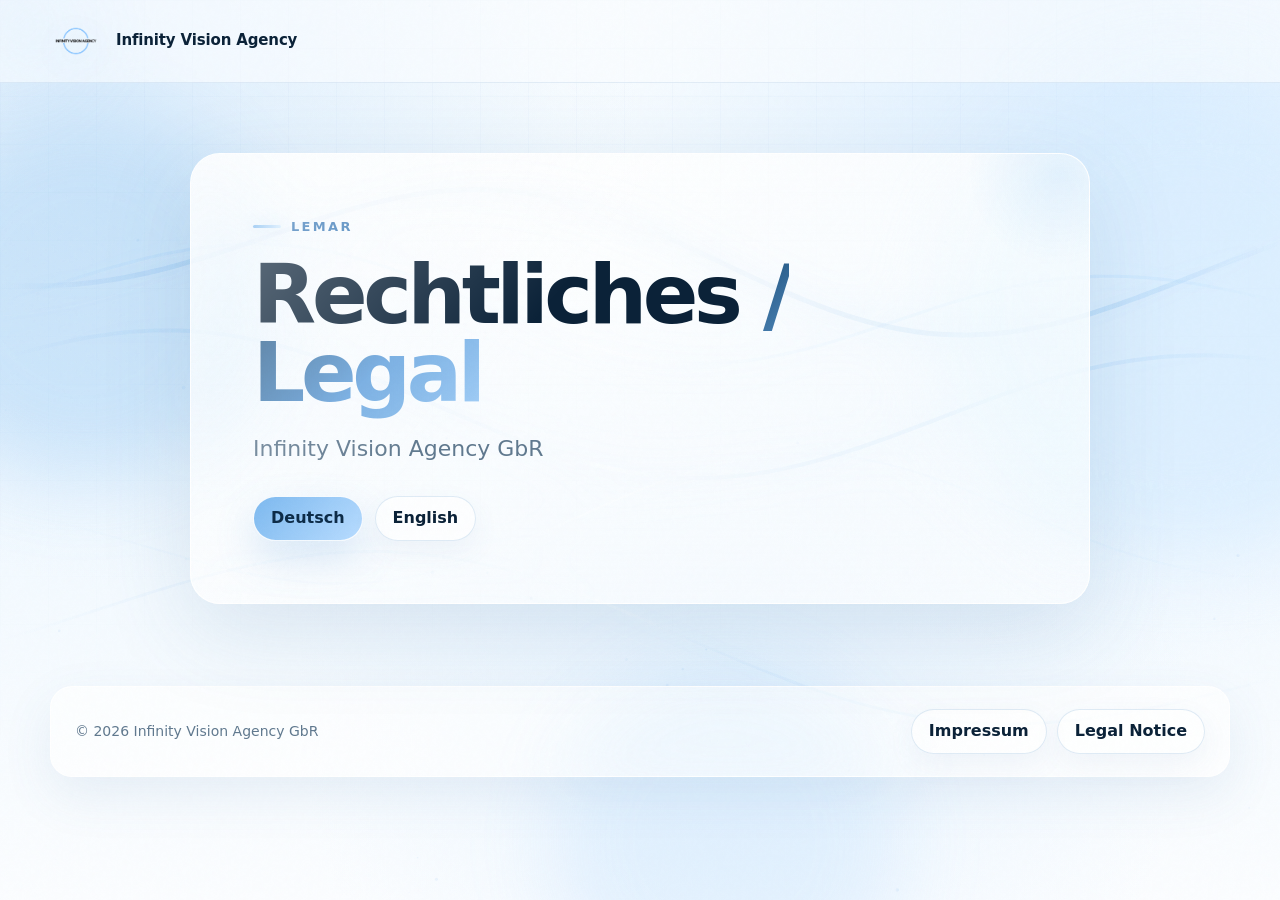
==== commit 016eb8b1: "Add files via upload" ====
--- a/index.html
+++ b/index.html
@@ -5,7 +5,7 @@
 <meta name="viewport" content="width=device-width,initial-scale=1,viewport-fit=cover">
 <meta name="robots" content="index,follow">
 <meta name="google-site-verification" content="Be9NiPamT0VXZtd5NOjo4wzPEh2IkdKUdOALVd5mFz8">
-<meta name="description" content="Infinity Vision Agency GbR – digitale Projekte, Online-Marketing, kreative Lösungen, Markenauftritte und moderne digitale Präsenz.">
+<meta name="description" content="Infinity Vision Agency GbR">
 <meta name="theme-color" content="#f3f9ff">
 <title>Infinity Vision Agency</title>
 <link rel="icon" href="/assets/infinity-vision-logo.png" type="image/png">
@@ -16,51 +16,23 @@
 <div class="shell header-inner">
 <a class="brand-lockup" href="/">
 <img class="brand-logo" src="/assets/infinity-vision-logo.png" alt="Infinity Vision Agency Logo">
-<div class="brand-copy"><strong>Infinity Vision Agency</strong><span data-lang="de">Digital · Kreativ · Vernetzt</span><span data-lang="en" hidden>Digital · Creative · Connected</span></div>
+<div class="brand-copy"><strong>Infinity Vision Agency</strong></div>
 </a>
 <div class="header-actions">
-<a class="pill-link hide-mobile" href="#bereiche"><span data-lang="de">Bereiche</span><span data-lang="en" hidden>Services</span></a>
-<a class="pill-link hide-mobile" href="#projekte"><span data-lang="de">Projekte</span><span data-lang="en" hidden>Projects</span></a>
-<button class="lang-pill active" type="button" data-set-lang="de">DE</button>
-<button class="lang-pill" type="button" data-set-lang="en">EN</button>
 </div>
 </div>
 </header>
 
-<main class="page-main">
-<section class="hero">
-<div class="glass hero-copy reveal">
-<div class="eyebrow">Infinity Vision Agency GbR</div>
-<h1><span data-lang="de">Ideen werden <span class="gradient-text">sichtbar.</span></span><span data-lang="en" hidden>Ideas become <span class="gradient-text">visible.</span></span></h1>
-<p class="lead" data-lang="de">Infinity Vision Agency ist vielseitig im digitalen Umfeld tätig. Wir verbinden moderne Online-Präsenz, kreative Konzepte, digitales Marketing und innovative Projekte zu klaren, hochwertigen und zeitgemäßen Auftritten.</p>
-<p class="lead" data-lang="en" hidden>Infinity Vision Agency operates across a broad digital spectrum. We combine modern online presence, creative concepts, digital marketing and innovative projects into clear, high-quality and contemporary experiences.</p>
-<div class="hero-actions"><a class="button primary" href="https://www.instagram.com/infinity.vision.agency/" rel="noopener noreferrer"><span data-lang="de">Instagram ansehen</span><span data-lang="en" hidden>View Instagram</span></a><a class="button" href="#bereiche"><span data-lang="de">Mehr entdecken</span><span data-lang="en" hidden>Explore more</span></a></div>
-</div>
-<div class="glass hero-art reveal">
-<div class="logo-stage"><div class="ring"></div><div class="ring r2"></div><img class="hero-logo" src="/assets/infinity-vision-logo.png" alt="Infinity Vision Agency"><div class="logo-tagline"><span data-lang="de">Modern · vielseitig · zukunftsorientiert</span><span data-lang="en" hidden>Modern · versatile · future-oriented</span></div></div>
-</div>
-</section>
-
-<section class="section reveal" id="bereiche">
-<div class="section-head"><h2 data-lang="de">Vielseitig aufgestellt.</h2><h2 data-lang="en" hidden>Built to be versatile.</h2><p data-lang="de">Infinity Vision Agency ist bewusst breit aufgestellt. Im Mittelpunkt stehen moderne digitale Lösungen, hochwertige Kommunikation und eine professionelle Außenwirkung – flexibel angepasst an unterschiedliche Projekte und Ziele.</p><p data-lang="en" hidden>Infinity Vision Agency is intentionally broad in scope. We focus on modern digital solutions, high-quality communication and a professional public presence—adapted flexibly to different projects and goals.</p></div>
-<div class="cards">
-<article class="card"><div class="icon">✦</div><h3 data-lang="de">Digitale Projekte</h3><h3 data-lang="en" hidden>Digital Projects</h3><p data-lang="de">Konzeption, Umsetzung und Begleitung moderner digitaler Vorhaben – von Web- und App-Projekten bis zu individuellen Online-Lösungen.</p><p data-lang="en" hidden>Concept, execution and support for modern digital initiatives—from web and app projects to individual online solutions.</p></article>
-<article class="card"><div class="icon">◎</div><h3 data-lang="de">Online-Marketing</h3><h3 data-lang="en" hidden>Online Marketing</h3><p data-lang="de">Digitale Sichtbarkeit, Inhalte, Kommunikation und modernes Marketing für starke Präsenz auf relevanten Online-Kanälen.</p><p data-lang="en" hidden>Digital visibility, content, communication and modern marketing for a strong presence across relevant online channels.</p></article>
-<article class="card"><div class="icon">↗</div><h3 data-lang="de">Marke &amp; Design</h3><h3 data-lang="en" hidden>Brand &amp; Design</h3><p data-lang="de">Klare visuelle Identität, moderne Gestaltung und konsistente Markenwirkung für professionelle und wiedererkennbare Auftritte.</p><p data-lang="en" hidden>Clear visual identity, modern design and consistent brand impact for professional and recognizable experiences.</p></article>
-</div>
-</section>
-
-<section class="section reveal" id="projekte">
-<div class="section-head"><h2 data-lang="de">Ausgewählte Projekte.</h2><h2 data-lang="en" hidden>Selected projects.</h2><p data-lang="de">Digitale Projekte entstehen mit einem klaren Anspruch an Qualität, Benutzererlebnis und moderne Gestaltung.</p><p data-lang="en" hidden>Digital projects are created with a clear focus on quality, user experience and modern design.</p></div>
-<div class="cards">
-<article class="card"><div class="lemar-mark">LEMAR</div><h3 style="margin-top:16px" data-lang="de">Sprache, Kultur &amp; digitales Lernen</h3><h3 style="margin-top:16px" data-lang="en" hidden>Language, culture &amp; digital learning</h3><p data-lang="de">Lemar verbindet Sprache, Kultur und moderne digitale Lerninhalte in einer eigenständigen App.</p><p data-lang="en" hidden>Lemar combines language, culture and modern digital learning content in an independent app.</p><div class="hero-actions"><a class="button" href="/de/">Deutsch</a><a class="button" href="/en/">English</a></div></article>
-<article class="card"><div class="icon">◌</div><h3 data-lang="de">Kreative Präsenz</h3><h3 data-lang="en" hidden>Creative Presence</h3><p data-lang="de">Moderne Gestaltung, konsistente Markenwirkung und eine klare visuelle Sprache für digitale Auftritte.</p><p data-lang="en" hidden>Modern design, consistent brand impact and a clear visual language for digital presence.</p></article>
-<article class="card"><div class="icon">⌁</div><h3 data-lang="de">Digitale Reichweite</h3><h3 data-lang="en" hidden>Digital Reach</h3><p data-lang="de">Online-Kommunikation, Content und Marketing mit Blick auf Sichtbarkeit und Wiedererkennbarkeit.</p><p data-lang="en" hidden>Online communication, content and marketing focused on visibility and recognition.</p></article>
-</div>
+<main class="page-main legal-hub">
+<section class="glass hero-copy reveal">
+<div class="lemar-mark">LEMAR</div>
+<h1>Rechtliches <span class="gradient-text">/ Legal</span></h1>
+<p class="lead">Infinity Vision Agency GbR</p>
+<div class="hero-actions"><a class="button primary" href="/de/">Deutsch</a><a class="button" href="/en/">English</a></div>
 </section>
 </main>
 <footer class="site-footer"><div class="shell footer-panel reveal">
-<div class="footer-note">© 2026 Infinity Vision Agency GbR · Alle Rechte vorbehalten.</div>
-<div class="footer-links"><a class="pill-link" href="/de/impressum/">Impressum</a><a class="pill-link" href="/de/datenschutz/">Datenschutz</a><a class="pill-link" href="/de/nutzungsbedingungen/">Lemar Nutzungsbedingungen</a><a class="pill-link" href="/de/konto-loeschen/">Konto löschen</a></div>
+<div class="footer-note">© 2026 Infinity Vision Agency GbR</div>
+<div class="footer-links"><a class="pill-link" href="/de/impressum/">Impressum</a><a class="pill-link" href="/en/legal-notice/">Legal Notice</a></div>
 </div></footer><script src="/assets/site.js" defer></script>
 </body></html>
